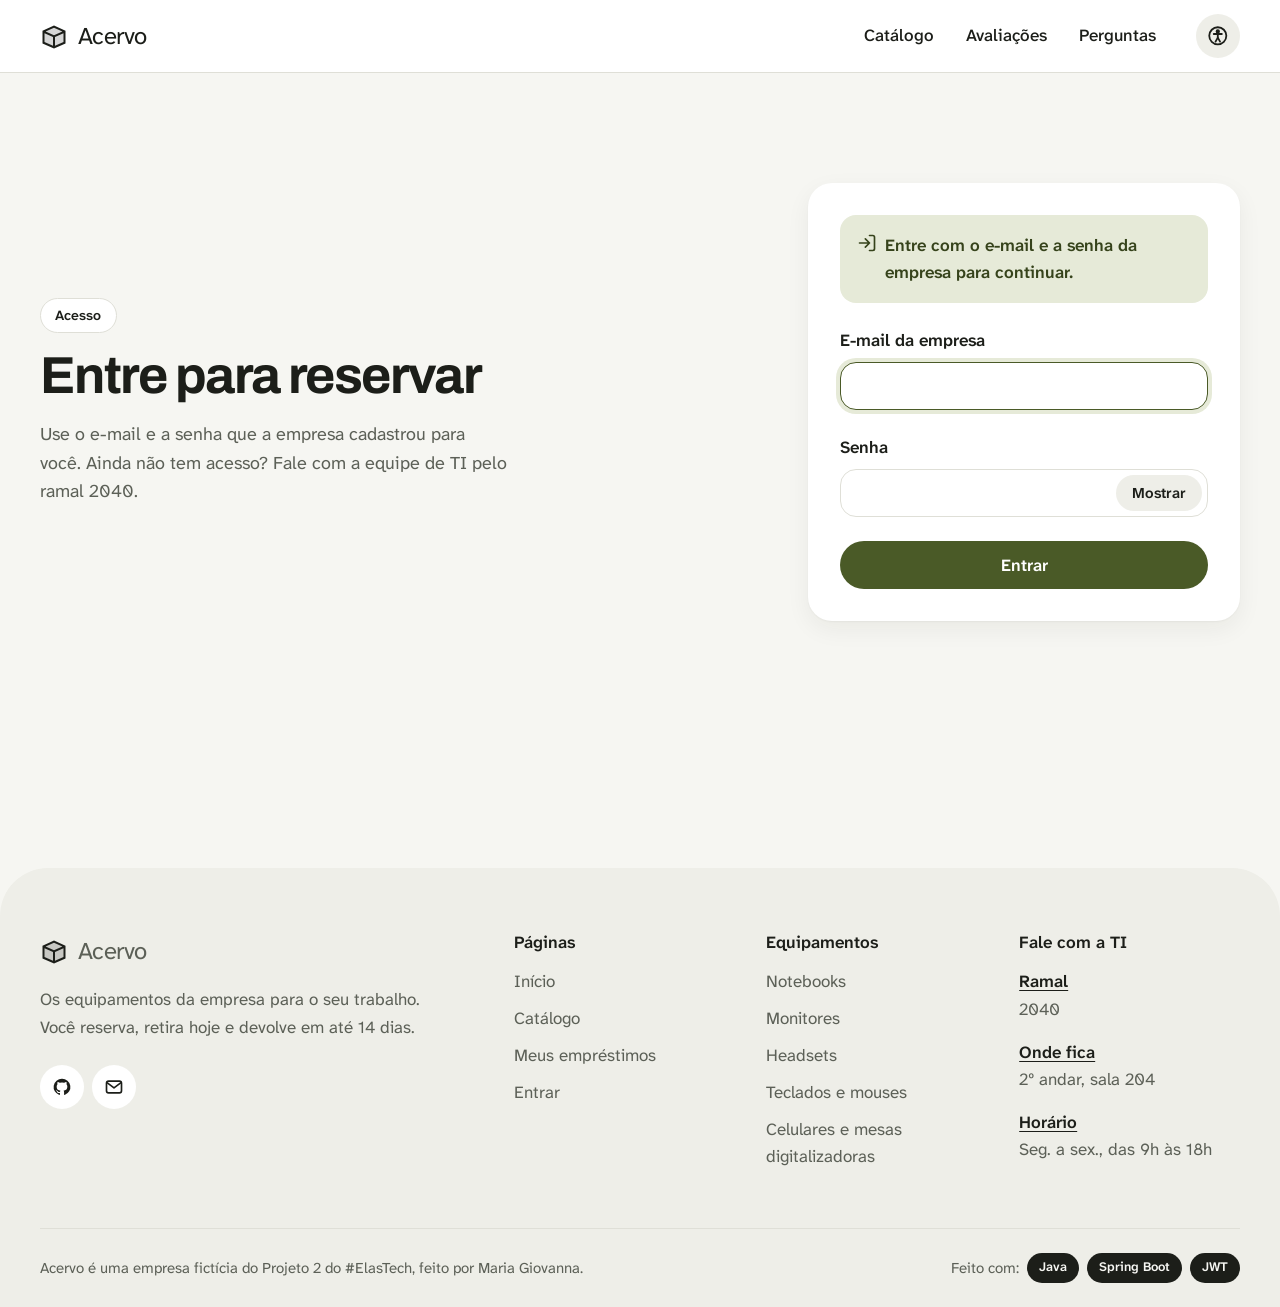
==== empresa.html @ d0c4e38a "Initial commit" ====
<!DOCTYPE html>
<html lang="pt-BR">
<head>
    <meta charset="UTF-8">
    <meta name="viewport" content="width=device-width, initial-scale=1">
    <title>Área da empresa – Acervo</title>
    <meta name="description" content="Cadastro de equipamentos e pessoas.">

    <!-- aplica tema, tamanho do texto e cores ANTES de desenhar a página -->
    <script src="js/core/preferencias.js"></script>

    <!-- fontes: Archivo (títulos) e Atkinson Hyperlegible Next (texto, feita para baixa visão) -->
    <link rel="preconnect" href="https://fonts.googleapis.com">
    <link rel="preconnect" href="https://fonts.gstatic.com" crossorigin>
    <link href="https://fonts.googleapis.com/css2?family=Archivo:wght@600;700;800&family=Atkinson+Hyperlegible+Next:wght@400;500;600;700&display=swap" rel="stylesheet">

    <!-- CSS: sistema (base) → peças (componentes) → página -->
    <link rel="stylesheet" href="css/base/tokens.css">
    <link rel="stylesheet" href="css/base/reset.css">
    <link rel="stylesheet" href="css/base/tipografia.css">
    <link rel="stylesheet" href="css/base/layout.css">
    <link rel="stylesheet" href="css/componentes/botoes.css">
    <link rel="stylesheet" href="css/componentes/cartao.css">
    <link rel="stylesheet" href="css/componentes/formularios.css">
    <link rel="stylesheet" href="css/componentes/selos.css">
    <link rel="stylesheet" href="css/componentes/estados.css">
    <link rel="stylesheet" href="css/componentes/avisos.css">
    <link rel="stylesheet" href="css/componentes/cabecalho.css">
    <link rel="stylesheet" href="css/componentes/rodape.css">
    <link rel="stylesheet" href="css/paginas/empresa.css">
</head>
<body data-pagina="empresa">

<header id="cabecalho"></header>

<main id="conteudo" class="pagina">
    <div class="topo-pagina">
        <p class="selo-secao">Administração</p>
        <h1 class="titulo-secao">Área da empresa</h1>
        <p>Cadastre equipamentos e pessoas. Só o perfil de administração vê esta página.</p>
    </div>

    <!-- quem não é ADMIN vê só isto -->
    <section class="estado" id="estado-sem-permissao" hidden>
        <span class="estado__icone" id="sem-permissao-icone"></span>
        <h2>Esta área é só da administração</h2>
        <p>O seu perfil pode ver o catálogo, pegar e devolver equipamentos.</p>
        <div class="estado__acoes">
            <a class="botao botao--primario" href="index.html">Ir para o catálogo</a>
        </div>
    </section>

    <div id="area-admin" hidden>
        <div class="paineis">

            <!-- CADASTRAR EQUIPAMENTO: POST /equipamentos -->
            <form class="cartao formulario" id="form-equipamento" novalidate>
                <h2>Cadastrar equipamento</h2>

                <div class="campo">
                    <label for="patrimonio">Patrimônio</label>
                    <p class="campo__dica" id="patrimonio-dica">O código da etiqueta, como NB-006.</p>
                    <input class="campo__entrada" id="patrimonio" name="patrimonio" autocomplete="off" aria-describedby="patrimonio-dica patrimonio-erro">
                    <p class="campo__erro" id="patrimonio-erro" hidden></p>
                </div>

                <div class="campo">
                    <label for="nome-equipamento">Modelo</label>
                    <p class="campo__dica" id="nome-equipamento-dica">Escolha um modelo da lista para somar mais uma unidade, ou digite um novo.</p>
                    <input class="campo__entrada" id="nome-equipamento" name="nome" list="lista-modelos" autocomplete="off" aria-describedby="nome-equipamento-dica nome-equipamento-erro">
                    <datalist id="lista-modelos"></datalist>
                    <p class="campo__erro" id="nome-equipamento-erro" hidden></p>
                </div>

                <div class="campo">
                    <label for="tipo">Tipo</label>
                    <select class="campo__entrada" id="tipo" name="tipo" aria-describedby="tipo-erro"></select>
                    <p class="campo__erro" id="tipo-erro" hidden></p>
                </div>

                <button class="botao botao--primario" id="botao-cadastrar-equipamento" type="submit">Cadastrar equipamento</button>
            </form>

            <!-- CADASTRAR PESSOA: POST /colaboradores -->
            <form class="cartao formulario" id="form-pessoa" novalidate>
                <h2>Cadastrar pessoa</h2>

                <div class="campo">
                    <label for="nome-pessoa">Nome</label>
                    <input class="campo__entrada" id="nome-pessoa" name="nome" autocomplete="off" aria-describedby="nome-pessoa-erro">
                    <p class="campo__erro" id="nome-pessoa-erro" hidden></p>
                </div>

                <div class="campo">
                    <label for="email-pessoa">E-mail</label>
                    <input class="campo__entrada" id="email-pessoa" name="email" type="email" autocomplete="off" inputmode="email" aria-describedby="email-pessoa-erro">
                    <p class="campo__erro" id="email-pessoa-erro" hidden></p>
                </div>

                <div class="campo">
                    <label for="cargo-pessoa">Cargo</label>
                    <input class="campo__entrada" id="cargo-pessoa" name="cargo" autocomplete="off">
                </div>

                <div class="campo">
                    <label for="senha-pessoa">Senha inicial</label>
                    <div class="campo__senha">
                        <input class="campo__entrada" id="senha-pessoa" name="senha" type="password" autocomplete="new-password" aria-describedby="regras-senha senha-pessoa-erro">
                        <button class="campo__mostrar" id="mostrar-senha-pessoa" type="button" aria-pressed="false" aria-controls="senha-pessoa">Mostrar</button>
                    </div>
                    <ul class="regras-senha" id="regras-senha" aria-live="polite"></ul>
                    <p class="campo__erro" id="senha-pessoa-erro" hidden></p>
                </div>

                <fieldset class="campo">
                    <legend>Perfil</legend>
                    <div class="opcoes">
                        <label><input type="radio" name="perfil" value="COLABORADOR" checked> Colaborador</label>
                        <label><input type="radio" name="perfil" value="ADMIN"> Administração</label>
                    </div>
                </fieldset>

                <button class="botao botao--primario" id="botao-cadastrar-pessoa" type="submit">Cadastrar pessoa</button>
            </form>
        </div>

        <!-- TODAS AS UNIDADES: GET /equipamentos -->
        <section aria-labelledby="titulo-unidades">
            <div class="tabela-topo">
                <h2 id="titulo-unidades">Unidades cadastradas</h2>
                <p id="resumo-unidades"></p>
            </div>
            <div class="tabela-rolagem">
                <table class="tabela">
                    <thead>
                        <tr>
                            <th scope="col">Patrimônio</th>
                            <th scope="col">Modelo</th>
                            <th scope="col">Tipo</th>
                            <th scope="col">Situação</th>
                        </tr>
                    </thead>
                    <tbody id="corpo-tabela"></tbody>
                </table>
            </div>
        </section>
    </div>
</main>

<footer id="rodape"></footer>


<!-- JS: primeiro o que os outros usam; por último, o arquivo da página -->
<script src="js/core/config.js"></script>
<script src="js/core/utilidades.js"></script>
<script src="js/dados/icones.js"></script>
<script src="js/dados/produtos.js"></script>
<script src="js/core/sessao.js"></script>
<script src="js/componentes/avisos.js"></script>
<script src="js/core/api.js"></script>
<script src="js/componentes/cabecalho.js"></script>
<script src="js/componentes/acessibilidade.js"></script>
<script src="js/componentes/campos.js"></script>
<script src="js/core/validacao.js"></script>
<script src="js/paginas/empresa.js"></script>
</body>
</html>
---- css/base/tokens.css ----
/* =========================================================
   ACERVO – tokens (o sistema visual inteiro mora aqui)

   REGRAS DO SISTEMA (nenhuma tela foge delas):
   - Cores: neutros quentes + verde-oliva. Nada além desta lista.
   - Raios: --raio-1 (fotos, campos, peças internas), --raio-2 (cartões)
     e --raio-3 (só o rodapé, a maior área). Pílula só em botões e selos.
   - Espaços: múltiplos de 8px (--e1 a --e8).
   - Texto: Archivo nos títulos, Atkinson Hyperlegible Next no resto.
   - Cartão: sempre branco (--superficie), sem borda, sombra suave.
   ========================================================= */


/* //TEMA: claro, escuro ou igual ao sistema */
:root {
    color-scheme: light dark;
}

:root[data-tema="claro"] {
    color-scheme: light;
}

:root[data-tema="escuro"] {
    color-scheme: dark;
}


/* //CORES */
:root {
    /* neutros quentes */
    --fundo: light-dark(#F6F6F2, #121410);           /* fundo da página */
    --superficie: light-dark(#FFFFFF, #1C1F19);      /* cartões */
    --superficie-baixa: light-dark(#EEEEE8, #20241C); /* rodapé e áreas recuadas */
    --fundo-foto: light-dark(#EDEDE7, #262A22);      /* atrás das fotos */
    --linha: light-dark(#DFDFD7, #30352B);
    --texto: light-dark(#1C1E19, #ECEEE6);
    --texto-suave: light-dark(#5C6057, #A7AC9F);

    /* verde-oliva */
    --principal: light-dark(#4A5A27, #B8C78A);
    --principal-forte: light-dark(#36431B, #D0DCAA);
    --principal-suave: light-dark(#E6EAD8, #2A3220);
    --sobre-principal: light-dark(#FFFFFF, #1A2008);

    /* verde-oliva claro: o destaque usado em cima de fundo escuro (vidro do hero, cartão escuro) */
    --oliva-claro: #C9D59E;

    /* tinta: o escuro do sistema (cartão escuro das avaliações, ícones do FAQ) */
    --tinta: light-dark(#1C1E19, #ECEEE6);
    --sobre-tinta: light-dark(#F6F6F2, #1C1E19);

    /* atenção e erro (sempre com ícone e texto, nunca só a cor) */
    --atencao: light-dark(#8E2C5B, #F2A0C4);
    --atencao-suave: light-dark(#F6E3EC, #3B1A2A);
    --erro: light-dark(#B3261E, #FFB4A9);
    --erro-suave: light-dark(#FCE8E6, #3D1C19);
    --borda-atencao: 1px solid transparent;

    --sombra: 0 1px 2px light-dark(rgb(28 30 25 / 0.04), rgb(0 0 0 / 0.3)),
              0 8px 24px light-dark(rgb(28 30 25 / 0.06), rgb(0 0 0 / 0.3));
}


/* //MODOS DE VISÃO PARA DALTONISMO (trocam só as cores de destaque) */
:root[data-visao="vermelho-verde"] {
    --principal: light-dark(#0B5394, #8DB8E8);
    --principal-forte: light-dark(#083E70, #B5D1F1);
    --principal-suave: light-dark(#E3EDF8, #1A2A3D);
    --sobre-principal: light-dark(#FFFFFF, #0A1A2B);
    --atencao: light-dark(#A84300, #FFB27A);
    --atencao-suave: light-dark(#FCE9DC, #3D2416);
}

:root[data-visao="azul-amarelo"] {
    --principal: light-dark(#00636E, #6FCFD9);
    --principal-forte: light-dark(#004A52, #9DE0E7);
    --principal-suave: light-dark(#DDF1F3, #15333A);
    --sobre-principal: light-dark(#FFFFFF, #06272B);
    --atencao: light-dark(#B0144F, #FF9EC2);
    --atencao-suave: light-dark(#FBE4EC, #3D1625);
}

:root[data-visao="cinza"] {
    --fundo: light-dark(#F2F2F2, #121212);
    --superficie: light-dark(#FFFFFF, #1C1C1C);
    --superficie-baixa: light-dark(#EBEBEB, #222222);
    --fundo-foto: light-dark(#EDEDED, #262626);
    --linha: light-dark(#D9D9D9, #333333);
    --texto: light-dark(#141414, #F0F0F0);
    --texto-suave: light-dark(#4A4A4A, #B0B0B0);
    --principal: light-dark(#1F1F1F, #EDEDED);
    --principal-forte: light-dark(#000000, #FFFFFF);
    --principal-suave: light-dark(#E6E6E6, #2B2B2B);
    --sobre-principal: light-dark(#FFFFFF, #000000);
    --atencao: light-dark(#141414, #F0F0F0);
    --atencao-suave: light-dark(#FFFFFF, #000000);
    --erro: light-dark(#141414, #F0F0F0);
    --erro-suave: light-dark(#FFFFFF, #000000);
    --borda-atencao: 2px dashed var(--atencao);
}

:root[data-visao="cinza"] img {
    filter: grayscale(1);
}


/* //TAMANHO DO TEXTO (tudo em rem: aumentar a raiz aumenta o site todo) */
:root {
    font-size: 100%;
}

:root[data-fonte="1"] {
    font-size: 87.5%;
}

:root[data-fonte="3"] {
    font-size: 112.5%;
}

:root[data-fonte="4"] {
    font-size: 125%;
}


/* //FORMAS, ESPAÇOS E LETRAS */
:root {
    --raio-1: 1rem;
    --raio-2: 1.5rem;
    --raio-3: 3rem;
    --pilula: 999px;

    --e1: 0.5rem;    /*  8px */
    --e2: 1rem;      /* 16px */
    --e3: 1.5rem;    /* 24px */
    --e4: 2rem;      /* 32px */
    --e5: 3rem;      /* 48px */
    --e6: 4rem;      /* 64px */
    --e8: 6rem;      /* 96px */

    --largura: 75rem;
    --margem: max(var(--e3), (100% - var(--largura)) / 2);

    --fonte: "Atkinson Hyperlegible Next", "Atkinson Hyperlegible", system-ui, sans-serif;
    --fonte-titulo: "Archivo", "Atkinson Hyperlegible Next", system-ui, sans-serif;
}
---- css/base/tipografia.css ----
/* =========================================================
   ACERVO – tipografia
   Uma escala só para o site inteiro:
   título de abertura > título de seção > título de cartão > texto > texto pequeno.
   ========================================================= */

body {
    font-family: var(--fonte);
    font-size: 1.0625rem;
    line-height: 1.6;
    color: var(--texto);
    background: var(--fundo);
    -webkit-font-smoothing: antialiased;
}

/* títulos: Archivo, pesada e com as letras próximas */
h1,
h2,
h3,
.titulo-abertura,
.titulo-secao,
.titulo-cartao {
    font-family: var(--fonte-titulo);
    font-weight: 700;
    letter-spacing: -0.03em;
    text-wrap: balance;
}

.titulo-abertura {
    font-size: clamp(2.75rem, 1.6rem + 4.6vw, 5.25rem);
    line-height: 1;
}

.titulo-secao,
h1 {
    font-size: clamp(2.25rem, 1.6rem + 2.2vw, 3.25rem);
    line-height: 1.05;
}

.titulo-cartao,
h3 {
    font-size: 1.1875rem;
    line-height: 1.3;
    letter-spacing: -0.015em;
}

h2 {
    font-size: 1.5rem;
    line-height: 1.2;
}

p {
    text-wrap: pretty;
}

.texto-suave {
    color: var(--texto-suave);
}

.texto-pequeno {
    font-size: 0.875rem;
}

a {
    color: var(--principal);
    text-underline-offset: 0.2em;
}

:focus-visible {
    outline: 3px solid var(--principal);
    outline-offset: 3px;
    border-radius: 0.5rem;
}

.so-leitor {
    position: absolute;
    width: 1px;
    height: 1px;
    overflow: hidden;
    clip-path: inset(50%);
    white-space: nowrap;
}
---- css/base/layout.css ----
/* =========================================================
   ACERVO – layout
   Largura das páginas, espaço entre seções e o rodapé no fim da tela.
   ========================================================= */

html {
    scroll-behavior: smooth;
}

body {
    display: flex;
    flex-direction: column;
    min-height: 100dvh;
}

main {
    flex: 1;
}

/* o "miolo" de largura fixa, centralizado */
.container {
    width: min(100% - 2 * var(--e3), var(--largura));
    margin-inline: auto;
}

/* espaço entre as seções da página inicial */
.secao {
    padding-block: var(--e8) 0;
}

/* páginas internas (entrar, retirada, empréstimos, empresa) */
.pagina {
    width: min(100% - 2 * var(--e3), var(--largura));
    margin-inline: auto;
    padding-block: calc(5rem + var(--e5)) var(--e8);
}

.pagina--estreita {
    width: min(100% - 2 * var(--e3), 50rem);
}

/* links para #catalogo etc.: param abaixo do cabeçalho fixo */
[id] {
    scroll-margin-top: 6.5rem;
}

@media (max-width: 40rem) {
    .container,
    .pagina,
    .pagina--estreita {
        width: min(100% - 2 * var(--e2), var(--largura));
    }

    .secao {
        padding-block: var(--e6) 0;
    }
}

/* o topo das páginas internas: selo + título + texto (o mesmo padrão das seções) */
.topo-pagina {
    display: grid;
    gap: var(--e2);
    margin-bottom: var(--e5);

    & p:last-child {
        max-width: 40rem;
        color: var(--texto-suave);
        font-size: 1.125rem;
    }
}

/* um bloco dentro de uma página interna (título + conteúdo) */
.bloco {
    display: grid;
    gap: var(--e3);
    margin-bottom: var(--e5);
}
---- css/componentes/botoes.css ----
/* =========================================================
   ACERVO – botões
   UM botão para o site inteiro, em pílula, com 2 variantes:
     .botao--primario   (verde-oliva, a ação principal da tela)
     .botao--secundario (contorno, a ação de apoio)
   e 2 tamanhos: normal (48px) e .botao--pequeno (40px).
   Em cima de foto escura (o hero), .sobre-imagem inverte as cores.
   Botão redondo de ícone: .botao-icone (44px).
   ========================================================= */

.botao {
    display: inline-flex;
    align-items: center;
    justify-content: center;
    gap: var(--e1);
    height: 3rem;
    padding-inline: 1.75rem;
    border: 1.5px solid transparent;
    border-radius: var(--pilula);
    font-size: 1.0625rem;
    font-weight: 600;
    line-height: 1;
    white-space: nowrap;
    text-decoration: none;
    cursor: pointer;
    transition: background-color 0.2s, border-color 0.2s, color 0.2s, scale 0.12s;

    &:active:not(:disabled) {
        scale: 0.97;
    }

    &:disabled,
    &[aria-disabled="true"] {
        opacity: 0.5;
        cursor: not-allowed;
    }

    &[aria-busy="true"] {
        cursor: progress;
        opacity: 0.75;
    }

    & svg {
        width: 1.15rem;
        height: 1.15rem;
        flex-shrink: 0;
    }
}

.botao--pequeno {
    height: 2.5rem;
    padding-inline: 1.25rem;
    font-size: 0.9375rem;
}

.botao--largo {
    width: 100%;
}

.botao--primario {
    background: var(--principal);
    color: var(--sobre-principal);

    &:hover:not(:disabled) {
        background: var(--principal-forte);
        color: var(--sobre-principal);
    }
}

.botao--secundario {
    background: transparent;
    border-color: var(--linha);
    color: var(--texto);

    &:hover:not(:disabled) {
        border-color: var(--texto);
        color: var(--texto);
    }
}

/* em cima de foto escura: o primário fica branco e o secundário fica translúcido */
.sobre-imagem .botao--primario {
    background: #FFFFFF;
    color: #1C1E19;

    &:hover {
        background: #ECEEE6;
        color: #1C1E19;
    }
}

.sobre-imagem .botao--secundario {
    background: rgb(255 255 255 / 0.08);
    border-color: rgb(255 255 255 / 0.45);
    color: #FFFFFF;
    backdrop-filter: blur(6px);

    &:hover {
        background: rgb(255 255 255 / 0.16);
        border-color: #FFFFFF;
        color: #FFFFFF;
    }
}

/* botão redondo de ícone (acessibilidade, menu, fechar) */
.botao-icone {
    display: inline-grid;
    place-items: center;
    width: 2.75rem;
    height: 2.75rem;
    padding: 0;
    border: 0;
    border-radius: 50%;
    background: var(--superficie-baixa);
    color: var(--texto);
    cursor: pointer;
    transition: background-color 0.2s;

    &:hover {
        background: var(--linha);
    }

    & svg {
        width: 1.35rem;
        height: 1.35rem;
    }
}

/* link de texto com seta (o "Ver todos →" da referência) */
.link-seta {
    display: inline-flex;
    align-items: center;
    gap: 0.4rem;
    padding: 0;
    border: 0;
    background: none;
    color: var(--texto);
    font-weight: 600;
    text-decoration: none;
    cursor: pointer;

    & svg {
        width: 1.1rem;
        height: 1.1rem;
        transition: translate 0.2s;
    }

    &:hover {
        color: var(--principal);
    }

    &:hover svg {
        translate: 0.2rem 0;
    }
}
---- css/componentes/cartao.css ----
/* =========================================================
   ACERVO – cartão e título de seção
   O cartão é sempre branco, com --raio-2 e sombra suave.
   Toda seção começa igual: selo em pílula + título + texto.
   ========================================================= */

.cartao {
    padding: var(--e4);
    border-radius: var(--raio-2);
    background: var(--superficie);
    box-shadow: var(--sombra);
}

/* o selo da seção ("Catálogo", "Avaliações", "Perguntas comuns") */
.selo-secao {
    display: inline-flex;
    align-items: center;
    gap: var(--e1);
    justify-self: start;
    padding: 0.35rem 0.9rem;
    border: 1px solid var(--linha);
    border-radius: var(--pilula);
    background: var(--superficie);
    font-size: 0.875rem;
    font-weight: 600;
    white-space: nowrap;
}

/* versão em cima de foto (o hero) */
.sobre-imagem .selo-secao {
    border-color: rgb(255 255 255 / 0.25);
    background: rgb(255 255 255 / 0.1);
    color: #FFFFFF;
    backdrop-filter: blur(6px);
}

/* cabeça de seção: selo + título + texto, e um link opcional à direita */
.cabeca-secao {
    display: flex;
    flex-wrap: wrap;
    align-items: flex-end;
    justify-content: space-between;
    gap: var(--e3);
    margin-bottom: var(--e5);
}

.cabeca-secao__texto {
    display: grid;
    gap: var(--e2);
    max-width: 40rem;

    & p {
        color: var(--texto-suave);
        font-size: 1.125rem;
    }
}
---- css/componentes/formularios.css ----
/* =========================================================
   ACERVO – formulários
   Campo, rótulo, erro embaixo do campo certo (ícone + texto),
   botão de mostrar senha, regras da senha forte e opções em pílula.
   ========================================================= */

.formulario {
    display: grid;
    gap: var(--e3);
}

.campo {
    display: grid;
    gap: var(--e1);

    & label,
    & legend {
        font-weight: 600;
    }

    & .campo__dica {
        color: var(--texto-suave);
        font-size: 0.9375rem;
    }
}

.campo__entrada {
    width: 100%;
    height: 3rem;
    padding-inline: var(--e2);
    border: 1.5px solid var(--linha);
    border-radius: var(--raio-1);
    background: var(--superficie);
    font-size: 1rem;
    transition: border-color 0.2s, box-shadow 0.2s;

    &:hover {
        border-color: var(--texto-suave);
    }

    &:focus-visible {
        outline: none;
        border-color: var(--principal);
        box-shadow: 0 0 0 4px var(--principal-suave);
    }

    &[aria-invalid="true"] {
        border-color: var(--erro);
        border-width: 2px;
    }
}

.campo__erro {
    display: flex;
    align-items: flex-start;
    gap: var(--e1);
    color: var(--erro);
    font-size: 0.9375rem;
    font-weight: 600;

    & svg {
        width: 1.1rem;
        height: 1.1rem;
        margin-top: 0.15rem;
        flex-shrink: 0;
    }
}

.campo__senha {
    position: relative;

    & .campo__entrada {
        padding-right: 6.5rem;
    }

    & .campo__mostrar {
        position: absolute;
        top: 50%;
        right: 0.375rem;
        translate: 0 -50%;
        height: 2.25rem;
        padding-inline: var(--e2);
        border: 0;
        border-radius: var(--pilula);
        background: var(--superficie-baixa);
        color: var(--texto);
        font-size: 0.9375rem;
        font-weight: 600;
        cursor: pointer;
    }
}

.regras-senha {
    display: grid;
    gap: 0.25rem;
    font-size: 0.9375rem;

    & li {
        display: flex;
        align-items: center;
        gap: var(--e1);
        color: var(--texto-suave);
    }

    & svg {
        width: 1.05rem;
        height: 1.05rem;
        flex-shrink: 0;
    }

    & li[data-ok="true"] {
        color: var(--texto);
        font-weight: 600;

        & svg {
            color: var(--principal);
        }
    }
}

.alerta {
    display: flex;
    align-items: flex-start;
    gap: var(--e1);
    padding: var(--e2);
    border: var(--borda-atencao);
    border-radius: var(--raio-1);
    font-weight: 600;

    & svg {
        width: 1.25rem;
        height: 1.25rem;
        margin-top: 0.1rem;
        flex-shrink: 0;
    }
}

.alerta--erro {
    background: var(--erro-suave);
    color: var(--erro);
}

.alerta--info {
    background: var(--principal-suave);
    color: var(--principal-forte);
}

/* opções em pílula (perfil e painel de acessibilidade) */
.opcoes {
    display: flex;
    flex-wrap: wrap;
    gap: var(--e1);

    & label {
        display: inline-flex;
        align-items: center;
        height: 2.5rem;
        padding-inline: var(--e2);
        border: 1.5px solid var(--linha);
        border-radius: var(--pilula);
        background: var(--superficie);
        font-size: 0.9375rem;
        font-weight: 600;
        cursor: pointer;
        transition: background-color 0.2s, border-color 0.2s, color 0.2s;

        &:hover {
            border-color: var(--texto);
        }

        &:has(input:checked) {
            background: var(--principal);
            border-color: var(--principal);
            color: var(--sobre-principal);
        }

        &:has(input:focus-visible) {
            outline: 3px solid var(--principal);
            outline-offset: 3px;
        }
    }

    & input {
        position: absolute;
        opacity: 0;
        pointer-events: none;
    }
}
---- css/componentes/selos.css ----
/* =========================================================
   ACERVO – selos de situação
   Disponível, reservado, no prazo, atrasado, devolvido.
   Pílula pequena, sempre com ícone + texto.
   ========================================================= */

.selo {
    display: inline-flex;
    align-items: center;
    gap: 0.375rem;
    padding: 0.3rem 0.75rem;
    border-radius: var(--pilula);
    font-size: 0.875rem;
    font-weight: 600;
    line-height: 1.2;

    & svg {
        width: 1rem;
        height: 1rem;
        flex-shrink: 0;
    }
}

.selo--disponivel,
.selo--no-prazo {
    background: var(--principal-suave);
    color: var(--principal-forte);
}

.selo--emprestado,
.selo--devolvido {
    background: var(--superficie-baixa);
    color: var(--texto-suave);
}

.selo--atrasado {
    background: var(--atencao-suave);
    color: var(--atencao);
    border: var(--borda-atencao);
}
---- css/componentes/estados.css ----
/* =========================================================
   ACERVO – estados
   Carregando (esqueleto), lista vazia e a tela de sucesso.
   ========================================================= */

.esqueleto {
    border-radius: var(--raio-2);
    background: linear-gradient(100deg, var(--superficie) 40%, var(--superficie-baixa) 50%, var(--superficie) 60%);
    background-size: 300% 100%;
    animation: brilho 1.4s ease-in-out infinite;
}

@keyframes brilho {
    from {
        background-position: 100% 0;
    }

    to {
        background-position: 0 0;
    }
}

.vazio {
    grid-column: 1 / -1;
    padding: var(--e4);
    border-radius: var(--raio-2);
    background: var(--superficie);
    color: var(--texto-suave);
}

.estado {
    display: grid;
    justify-items: center;
    gap: var(--e2);
    padding: var(--e5) var(--e4);
    border-radius: var(--raio-2);
    background: var(--superficie);
    box-shadow: var(--sombra);
    text-align: center;

    & p {
        max-width: 32rem;
        color: var(--texto-suave);
    }
}

.estado__icone {
    display: grid;
    place-items: center;
    width: 3.5rem;
    height: 3.5rem;
    border-radius: 50%;
    background: var(--principal);
    color: var(--sobre-principal);
    box-shadow: 0 8px 20px color-mix(in srgb, var(--principal) 35%, transparent);

    & svg {
        width: 1.6rem;
        height: 1.6rem;
    }
}

.estado__acoes {
    display: flex;
    flex-wrap: wrap;
    justify-content: center;
    gap: var(--e1);
    margin-top: var(--e1);
}
---- css/componentes/avisos.css ----
/* =========================================================
   ACERVO – avisos
   Mensagens no canto da tela depois de uma ação.
   ========================================================= */

.avisos {
    position: fixed;
    right: var(--e3);
    bottom: var(--e3);
    z-index: 30;
    display: grid;
    gap: var(--e1);
    width: min(24rem, calc(100% - 2 * var(--e2)));
}

.aviso {
    display: flex;
    align-items: flex-start;
    gap: var(--e1);
    padding: var(--e2);
    border-radius: var(--raio-1);
    background: var(--superficie);
    box-shadow: var(--sombra);
    font-weight: 600;
    transition: opacity 0.25s, translate 0.25s;

    @starting-style {
        opacity: 0;
        translate: 0 0.75rem;
    }

    & svg {
        width: 1.3rem;
        height: 1.3rem;
        flex-shrink: 0;
        color: var(--principal);
    }

    &.aviso--erro svg {
        color: var(--erro);
    }

    &.aviso--saindo {
        opacity: 0;
        translate: 0 0.75rem;
    }
}
---- css/componentes/cabecalho.css ----
/* =========================================================
   ACERVO – cabeçalho
   Dois estados (referências 1 e 2):
   - "flutuante": no topo da página inicial, três caixas brancas
     soltas em cima da foto (marca, navegação, ações);
   - "fixo": depois de rolar (e nas outras páginas), uma barra
     branca de ponta a ponta, com tudo alinhado numa linha só.
   O JavaScript só troca o data-estado; o CSS faz a transição.
   ========================================================= */

.pular {
    position: fixed;
    top: var(--e1);
    left: var(--e1);
    z-index: 40;
    padding: var(--e1) var(--e2);
    border-radius: var(--pilula);
    background: var(--principal);
    color: var(--sobre-principal);
    font-weight: 600;
    translate: 0 -300%;

    &:focus {
        translate: 0 0;
    }
}

.cabecalho {
    position: fixed;
    inset: 0 0 auto;
    z-index: 20;
    transition: background-color 0.3s, box-shadow 0.3s;
}

.cabecalho__barra {
    display: flex;
    align-items: center;
    justify-content: space-between;
    gap: var(--e2);
    width: min(100% - 2 * var(--e3), var(--largura));
    margin-inline: auto;
    transition: padding 0.3s;
}

/* as três caixas */
.cabecalho__caixa {
    display: flex;
    align-items: center;
    gap: var(--e1);
    min-height: 3.5rem;
    border-radius: var(--raio-1);
    transition: background-color 0.3s, padding 0.3s, box-shadow 0.3s;
}

.cabecalho__marca {
    gap: 0.6rem;
    color: var(--texto);
    font-size: 1.5rem;
    font-weight: 400;
    letter-spacing: -0.02em;
    text-decoration: none;

    & svg {
        width: 1.75rem;
        height: 1.75rem;
        color: var(--texto);
    }
}

.cabecalho__nav {
    gap: var(--e4);

    & a {
        color: var(--texto);
        font-weight: 500;
        text-decoration: none;
        white-space: nowrap;

        &:hover {
            color: var(--principal);
        }

        &[aria-current="page"] {
            color: var(--principal);
            font-weight: 600;
        }
    }
}

.cabecalho__usuario {
    display: grid;
    padding-inline: var(--e1);
    line-height: 1.2;
    text-align: right;

    & strong {
        font-size: 0.9375rem;
    }

    & span {
        color: var(--texto-suave);
        font-size: 0.8125rem;
    }
}

.cabecalho__menu {
    display: none;
}

/* //ESTADO FLUTUANTE: caixas brancas soltas em cima da foto */
.cabecalho[data-estado="flutuante"] {
    background: transparent;

    & .cabecalho__barra {
        padding-top: var(--e3);
    }

    & .cabecalho__caixa {
        padding: var(--e1) var(--e2);
        background: var(--superficie);
        box-shadow: var(--sombra);
    }

    & .cabecalho__nav {
        padding-inline: var(--e4);
    }
}

/* //ESTADO FIXO: uma barra só, de ponta a ponta */
.cabecalho[data-estado="fixo"] {
    background: color-mix(in srgb, var(--superficie) 94%, transparent);
    box-shadow: 0 1px 0 var(--linha);
    backdrop-filter: blur(12px);

    & .cabecalho__barra {
        padding-block: var(--e1);
    }

    & .cabecalho__caixa {
        padding: 0;
        background: transparent;
        box-shadow: none;
    }

    & .cabecalho__nav {
        margin-left: auto;
        margin-right: var(--e3);
    }
}

/* //CELULAR: a navegação vira um menu (popover) */
@media (max-width: 56rem) {
    .cabecalho__nav,
    .cabecalho__usuario {
        display: none;
    }

    .cabecalho__menu {
        display: inline-grid;
    }

    .cabecalho__barra {
        width: min(100% - 2 * var(--e2), var(--largura));
    }

    .cabecalho[data-estado="flutuante"] .cabecalho__barra {
        padding-top: var(--e2);
    }
}

/* //OS PAINÉIS QUE ABREM DO CABEÇALHO (acessibilidade e menu do celular)
   popover do HTML: abre e fecha sem JavaScript */
.painel {
    inset: 5.5rem var(--margem) auto auto;
    width: min(25rem, calc(100% - 2 * var(--e2)));
    max-height: calc(100dvh - 7rem);
    overflow-y: auto;
    margin: 0;
    padding: var(--e3);
    border: 0;
    border-radius: var(--raio-2);
    background: var(--superficie);
    color: var(--texto);
    box-shadow: var(--sombra);

    opacity: 0;
    translate: 0 -0.5rem;
    transition: opacity 0.2s, translate 0.2s, overlay 0.2s allow-discrete, display 0.2s allow-discrete;

    &:popover-open {
        opacity: 1;
        translate: 0 0;

        @starting-style {
            opacity: 0;
            translate: 0 -0.5rem;
        }
    }
}

.painel__topo {
    display: flex;
    align-items: center;
    justify-content: space-between;
    margin-bottom: var(--e2);

    & h2 {
        font-size: 1.25rem;
    }
}

.painel fieldset {
    display: grid;
    gap: var(--e1);
    padding-block: var(--e2);
    border-top: 1px solid var(--linha);

    & legend {
        float: left;
        width: 100%;
        margin-bottom: var(--e1);
        font-weight: 600;
    }

    & .campo__dica {
        clear: both;
        color: var(--texto-suave);
        font-size: 0.875rem;
    }
}

.painel__links {
    display: grid;

    & a {
        padding-block: var(--e2);
        border-top: 1px solid var(--linha);
        color: var(--texto);
        font-size: 1.125rem;
        font-weight: 600;
        text-decoration: none;
    }
}

@media (max-width: 56rem) {
    .painel {
        inset: 5rem var(--e2) auto auto;
    }
}
---- css/componentes/rodape.css ----
/* =========================================================
   ACERVO – rodapé (referência 8)
   Fundo recuado com cantos grandes em cima: a marca e as redes
   à esquerda, três colunas de links à direita e, embaixo,
   o aviso do projeto com as tecnologias em selinhos.
   ========================================================= */

.rodape {
    margin-top: var(--e8);
    border-radius: var(--raio-3) var(--raio-3) 0 0;
    background: var(--superficie-baixa);
}

.rodape__conteudo {
    display: grid;
    grid-template-columns: 2fr 1fr 1fr 1fr;
    gap: var(--e4);
    padding-block: var(--e6) var(--e5);

    & h2 {
        margin-bottom: var(--e2);
        font-family: var(--fonte);
        font-size: 1.0625rem;
        font-weight: 600;
        letter-spacing: 0;
    }

    & ul {
        display: grid;
        gap: 0.6rem;
    }

    & a,
    & li {
        color: var(--texto-suave);
        text-decoration: none;
    }

    & a:hover {
        color: var(--texto);
    }
}

.rodape__marca {
    display: grid;
    align-content: start;
    gap: var(--e2);

    & .cabecalho__marca {
        display: inline-flex;
        align-items: center;
        justify-self: start;
    }

    & p {
        max-width: 24rem;
        color: var(--texto-suave);
    }
}

.rodape__redes {
    display: flex;
    gap: var(--e1);
    margin-top: var(--e1);

    & a {
        display: grid;
        place-items: center;
        width: 2.75rem;
        height: 2.75rem;
        border-radius: 50%;
        background: var(--superficie);
        color: var(--texto);
        transition: background-color 0.2s;

        &:hover {
            background: var(--principal-suave);
        }
    }

    & svg {
        width: 1.25rem;
        height: 1.25rem;
    }
}

.rodape__contato dt {
    color: var(--texto);
    font-weight: 600;
    text-decoration: underline;
    text-underline-offset: 0.2em;
}

.rodape__contato dd {
    margin-bottom: var(--e2);
    color: var(--texto-suave);
}

.rodape__base {
    display: flex;
    flex-wrap: wrap;
    align-items: center;
    justify-content: space-between;
    gap: var(--e2);
    padding-block: var(--e3);
    border-top: 1px solid var(--linha);
    color: var(--texto-suave);
    font-size: 0.9375rem;
}

.rodape__tecnologias {
    display: flex;
    flex-wrap: wrap;
    align-items: center;
    gap: var(--e1);

    & span {
        padding: 0.3rem 0.75rem;
        border-radius: var(--pilula);
        background: var(--tinta);
        color: var(--sobre-tinta);
        font-size: 0.8125rem;
        font-weight: 600;
    }
}

@media (max-width: 56rem) {
    .rodape {
        border-radius: var(--raio-2) var(--raio-2) 0 0;
    }

    .rodape__conteudo {
        grid-template-columns: 1fr 1fr;

        & .rodape__marca {
            grid-column: 1 / -1;
        }
    }
}
---- css/paginas/empresa.css ----
/* =========================================================
   ACERVO – área da empresa (empresa.html)
   Dois cartões de cadastro lado a lado e a tabela das unidades.
   ========================================================= */

.paineis {
    display: grid;
    grid-template-columns: repeat(auto-fit, minmax(min(100%, 22rem), 1fr));
    gap: var(--e3);
    margin-bottom: var(--e5);

    & .cartao {
        align-content: start;
    }
}

.tabela-topo {
    display: flex;
    flex-wrap: wrap;
    align-items: baseline;
    justify-content: space-between;
    gap: var(--e1);
    margin-bottom: var(--e2);

    & p {
        color: var(--texto-suave);
    }
}

.tabela-rolagem {
    overflow-x: auto;
    border-radius: var(--raio-2);
    background: var(--superficie);
    box-shadow: var(--sombra);
}

.tabela {
    width: 100%;
    border-collapse: collapse;
    font-size: 0.9375rem;

    & th,
    & td {
        padding: var(--e2) var(--e3);
        border-bottom: 1px solid var(--linha);
        text-align: left;
        white-space: nowrap;
    }

    & th {
        color: var(--texto-suave);
        font-weight: 600;
    }

    & tbody tr:last-child td {
        border-bottom: 0;
    }

    & td:first-child {
        font-weight: 600;
    }
}
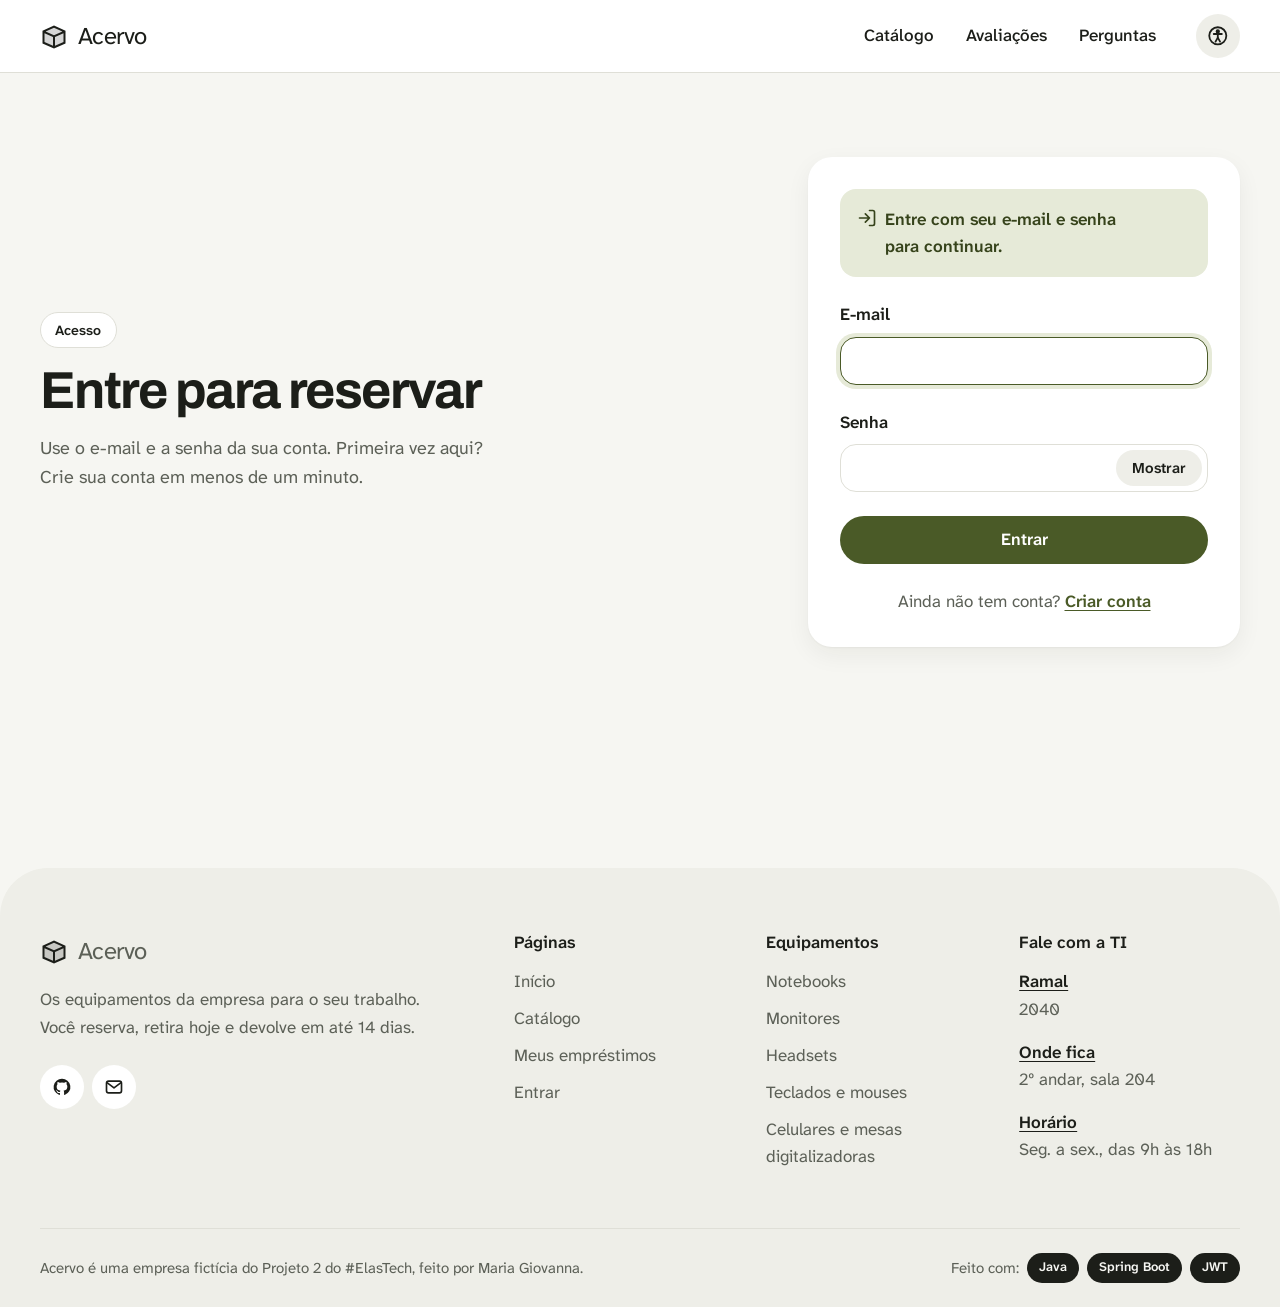
==== commit e03ee4e5: "commit de atualização da ui" ====
--- a/empresa.html
+++ b/empresa.html
@@ -162,6 +162,7 @@
 <script src="js/componentes/acessibilidade.js"></script>
 <script src="js/componentes/campos.js"></script>
 <script src="js/core/validacao.js"></script>
+<script src="js/componentes/regras-senha.js"></script>
 <script src="js/paginas/empresa.js"></script>
 </body>
 </html>
--- a/css/base/tokens.css
+++ b/css/base/tokens.css
@@ -31,7 +31,8 @@
     --fundo: light-dark(#F6F6F2, #121410);           /* fundo da página */
     --superficie: light-dark(#FFFFFF, #1C1F19);      /* cartões */
     --superficie-baixa: light-dark(#EEEEE8, #20241C); /* rodapé e áreas recuadas */
-    --fundo-foto: light-dark(#EDEDE7, #262A22);      /* atrás das fotos */
+    --fundo-foto: light-dark(#EDEDE7, #FFFFFF);      /* atrás das fotos: no escuro fica branco, como uma vitrine */
+    --icone-foto: #8A8D80;                           /* ícone reserva na caixa da foto (o fundo é claro nos dois temas) */
     --linha: light-dark(#DFDFD7, #30352B);
     --texto: light-dark(#1C1E19, #ECEEE6);
     --texto-suave: light-dark(#5C6057, #A7AC9F);
@@ -84,7 +85,7 @@
     --fundo: light-dark(#F2F2F2, #121212);
     --superficie: light-dark(#FFFFFF, #1C1C1C);
     --superficie-baixa: light-dark(#EBEBEB, #222222);
-    --fundo-foto: light-dark(#EDEDED, #262626);
+    --fundo-foto: light-dark(#EDEDED, #FFFFFF);
     --linha: light-dark(#D9D9D9, #333333);
     --texto: light-dark(#141414, #F0F0F0);
     --texto-suave: light-dark(#4A4A4A, #B0B0B0);
--- a/css/componentes/formularios.css
+++ b/css/componentes/formularios.css
@@ -1,7 +1,8 @@
 /* =========================================================
    ACERVO – formulários
    Campo, rótulo, erro embaixo do campo certo (ícone + texto),
-   botão de mostrar senha, regras da senha forte e opções em pílula.
+   botão de mostrar senha, regras da senha forte, opções em pílula
+   e a linha de trocar entre "Entrar" e "Criar conta".
    ========================================================= */
 
 .formulario {
@@ -9,6 +10,18 @@
     gap: var(--e3);
 }
 
+/* "Ainda não tem conta? Criar conta" embaixo do botão */
+.formulario__troca {
+    color: var(--texto-suave);
+    text-align: center;
+
+    & a {
+        color: var(--principal);
+        font-weight: 600;
+        text-underline-offset: 0.2em;
+    }
+}
+
 .campo {
     display: grid;
     gap: var(--e1);
@@ -21,6 +34,7 @@
     & .campo__dica {
         color: var(--texto-suave);
         font-size: 0.9375rem;
+        font-weight: 400;
     }
 }
 
